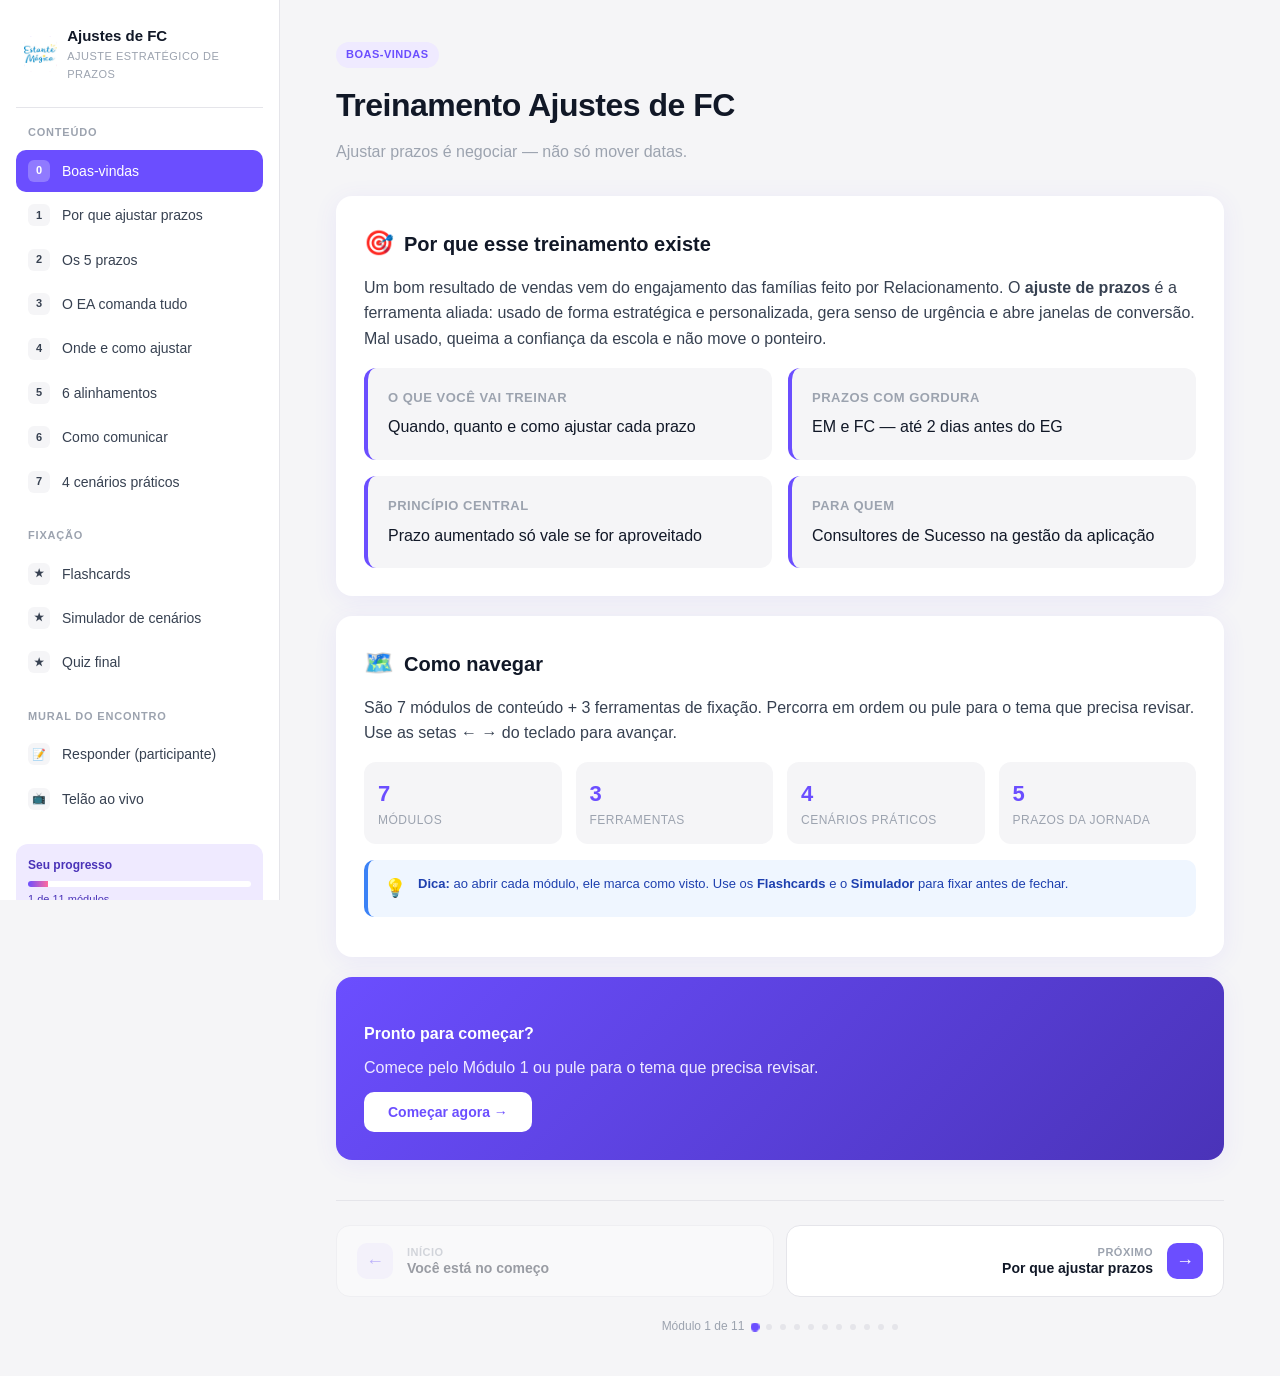
==== index.html @ 4d96bc9a "Add página de conteúdo do treinamento Ajustes de FC (index.html) - Landing page do site com 7 módulo" ====
<!DOCTYPE html>
<html lang="pt-BR">
<head>
<meta charset="UTF-8">
<meta name="viewport" content="width=device-width, initial-scale=1.0">
<title>Treinamento Ajustes de FC | Estante Mágica</title>
<style>

:root{
  --roxo:#6B4EFF;
  --roxo-claro:#EFEAFF;
  --roxo-escuro:#4A33B8;
  --amarelo:#FFD54A;
  --rosa:#FF6B9D;
  --verde:#22C55E;
  --vermelho:#EF4444;
  --laranja:#F59E0B;
  --cinza-100:#F5F5F7;
  --cinza-200:#E5E5EA;
  --cinza-400:#9CA3AF;
  --cinza-700:#374151;
  --cinza-900:#111827;
  --branco:#FFFFFF;
  --sombra:0 4px 24px rgba(107,78,255,0.08);
  --sombra-hover:0 8px 32px rgba(107,78,255,0.16);
  --radius:16px;
}
*{box-sizing:border-box;margin:0;padding:0}
html{scroll-behavior:smooth}
body{
  font-family:-apple-system,BlinkMacSystemFont,"Segoe UI",Roboto,sans-serif;
  background:var(--cinza-100);
  color:var(--cinza-900);
  line-height:1.6;
  min-height:100vh;
}
.layout{display:grid;grid-template-columns:280px 1fr;min-height:100vh}

/* SIDEBAR */
.sidebar{
  background:var(--branco);
  border-right:1px solid var(--cinza-200);
  padding:24px 16px;
  position:sticky;top:0;height:100vh;overflow-y:auto;
}
.logo{display:flex;align-items:center;gap:10px;padding:0 8px 24px;border-bottom:1px solid var(--cinza-200);margin-bottom:16px}
.logo-icon{width:36px;height:36px;border-radius:10px;background:linear-gradient(135deg,var(--roxo),var(--rosa));display:flex;align-items:center;justify-content:center;color:white;font-weight:700}
.logo h2{font-size:15px;color:var(--cinza-900)}
.logo p{font-size:11px;color:var(--cinza-400);text-transform:uppercase;letter-spacing:0.5px}
.nav-section{margin-bottom:24px}
.nav-title{font-size:11px;text-transform:uppercase;letter-spacing:0.8px;color:var(--cinza-400);padding:0 12px;margin-bottom:8px;font-weight:600}
.nav-item{
  display:flex;align-items:center;gap:12px;
  padding:10px 12px;border-radius:10px;
  color:var(--cinza-700);text-decoration:none;font-size:14px;
  cursor:pointer;transition:all .2s;
  margin-bottom:2px;
}
.nav-item:hover{background:var(--roxo-claro);color:var(--roxo)}
.nav-item.active{background:var(--roxo);color:white}
.nav-item .num{
  width:22px;height:22px;border-radius:6px;
  background:var(--cinza-100);
  display:flex;align-items:center;justify-content:center;
  font-size:11px;font-weight:600;
}
.nav-item.active .num{background:rgba(255,255,255,0.25)}
.progress-mini{padding:12px;background:var(--roxo-claro);border-radius:12px;margin-top:16px}
.progress-mini-label{font-size:12px;color:var(--roxo-escuro);font-weight:600;margin-bottom:6px}
.progress-bar{height:6px;background:white;border-radius:99px;overflow:hidden}
.progress-fill{height:100%;background:linear-gradient(90deg,var(--roxo),var(--rosa));width:0;transition:width .4s}
.progress-text{font-size:11px;color:var(--roxo-escuro);margin-top:4px}

/* MAIN */
.main{padding:40px 56px;max-width:1100px}
.module{display:none;animation:fadeIn .3s}
.module.active{display:block}
@keyframes fadeIn{from{opacity:0;transform:translateY(8px)}to{opacity:1;transform:translateY(0)}}

.module-header{margin-bottom:32px}
.module-tag{
  display:inline-block;padding:4px 10px;
  background:var(--roxo-claro);color:var(--roxo);
  font-size:11px;font-weight:600;text-transform:uppercase;
  letter-spacing:0.5px;border-radius:99px;margin-bottom:12px;
}
.module h1{font-size:32px;font-weight:700;letter-spacing:-0.5px;margin-bottom:8px}
.module-subtitle{font-size:16px;color:var(--cinza-400)}

.card{
  background:var(--branco);
  border-radius:var(--radius);
  padding:28px;
  box-shadow:var(--sombra);
  margin-bottom:20px;
}
.card h2{font-size:20px;margin-bottom:12px;display:flex;align-items:center;gap:10px}
.card h3{font-size:16px;margin:16px 0 8px;color:var(--cinza-700)}
.card p{color:var(--cinza-700);margin-bottom:12px}
.card .icon{font-size:24px}

.info-grid{display:grid;grid-template-columns:repeat(2,1fr);gap:16px;margin-top:16px}
.info-box{
  padding:20px;border-radius:12px;
  background:var(--cinza-100);
  border-left:4px solid var(--roxo);
}
.info-box h4{font-size:13px;text-transform:uppercase;letter-spacing:0.5px;color:var(--cinza-400);margin-bottom:6px}
.info-box p{margin:0;color:var(--cinza-900);font-weight:500}

.pill{display:inline-block;padding:4px 12px;border-radius:99px;font-size:12px;font-weight:600}
.pill-verde{background:#DCFCE7;color:#166534}
.pill-amarelo{background:#FEF3C7;color:#92400E}
.pill-vermelho{background:#FEE2E2;color:#991B1B}
.pill-roxo{background:var(--roxo-claro);color:var(--roxo-escuro)}

/* CHECKLIST */
.check-block{margin-bottom:24px}
.check-block-title{font-weight:600;font-size:15px;margin-bottom:10px;color:var(--cinza-900);display:flex;align-items:center;gap:8px}
.check-item{
  display:flex;align-items:flex-start;gap:12px;
  padding:10px 14px;border-radius:10px;
  margin-bottom:6px;cursor:pointer;
  transition:background .15s;
}
.check-item:hover{background:var(--cinza-100)}
.check-item input[type=checkbox]{
  appearance:none;-webkit-appearance:none;
  width:20px;height:20px;border:2px solid var(--cinza-200);
  border-radius:6px;cursor:pointer;flex-shrink:0;
  position:relative;margin-top:1px;transition:all .15s;
}
.check-item input[type=checkbox]:checked{background:var(--roxo);border-color:var(--roxo)}
.check-item input[type=checkbox]:checked::after{
  content:"✓";color:white;font-size:13px;font-weight:700;
  position:absolute;top:50%;left:50%;transform:translate(-50%,-50%);
}
.check-item input[type=checkbox]:checked ~ .check-label{text-decoration:line-through;color:var(--cinza-400)}
.check-label{font-size:14px;color:var(--cinza-700);flex:1}

/* TIMELINE / CADENCIA */
.timeline{display:flex;flex-direction:column;gap:0;margin:24px 0}
.timeline-day{
  display:grid;grid-template-columns:120px 1fr;gap:24px;
  padding:20px 0;border-bottom:1px solid var(--cinza-200);
  position:relative;
}
.timeline-day:last-child{border-bottom:none}
.timeline-marker{display:flex;flex-direction:column;align-items:center;gap:8px}
.day-badge{
  width:80px;padding:12px 0;border-radius:12px;
  background:var(--roxo);color:white;
  text-align:center;font-weight:700;
}
.day-badge.urgent{background:linear-gradient(135deg,var(--vermelho),var(--rosa))}
.day-badge.warning{background:linear-gradient(135deg,var(--laranja),var(--amarelo));color:var(--cinza-900)}
.day-badge.go{background:linear-gradient(135deg,var(--verde),#10B981)}
.day-badge .big{font-size:24px;line-height:1;display:block}
.day-badge .small{font-size:10px;text-transform:uppercase;letter-spacing:0.5px;opacity:0.9}
.day-content h4{font-size:16px;margin-bottom:8px}
.day-actions{display:flex;flex-direction:column;gap:6px;margin-top:8px}
.action-line{
  display:flex;align-items:flex-start;gap:8px;
  font-size:13px;color:var(--cinza-700);
}
.action-line::before{content:"→";color:var(--roxo);font-weight:700}
.day-tag{display:inline-block;font-size:11px;padding:2px 8px;border-radius:99px;background:var(--roxo-claro);color:var(--roxo-escuro);margin-left:8px;font-weight:600}

/* TABS */
.tabs{display:flex;gap:4px;background:var(--cinza-100);padding:4px;border-radius:12px;margin-bottom:20px;flex-wrap:wrap}
.tab{
  padding:10px 16px;border-radius:8px;cursor:pointer;
  font-size:13px;font-weight:600;color:var(--cinza-400);
  transition:all .15s;border:none;background:transparent;flex:1;text-align:center;min-width:120px;
}
.tab:hover{color:var(--roxo)}
.tab.active{background:white;color:var(--roxo);box-shadow:0 2px 6px rgba(0,0,0,0.04)}
.tab-content{display:none}
.tab-content.active{display:block}

/* DISCURSO BOX */
.speech-box{
  background:linear-gradient(135deg,#FAFAFF,#F5F0FF);
  border:1px solid var(--roxo-claro);
  border-radius:12px;padding:20px;margin:12px 0;
  position:relative;
}
.speech-box::before{
  content:"💬";position:absolute;top:-12px;left:20px;
  background:white;padding:4px 8px;border-radius:99px;
  font-size:16px;border:1px solid var(--roxo-claro);
}
.speech-box p{margin-bottom:10px;color:var(--cinza-900);line-height:1.7}
.speech-box em{background:var(--amarelo);padding:1px 5px;border-radius:4px;font-style:normal;font-weight:600}

.alert{
  display:flex;gap:12px;padding:14px 16px;border-radius:10px;
  font-size:13px;margin:12px 0;align-items:flex-start;
}
.alert-warning{background:#FFFBEB;border-left:4px solid var(--amarelo);color:#92400E}
.alert-info{background:#EFF6FF;border-left:4px solid #3B82F6;color:#1E40AF}
.alert-danger{background:#FEF2F2;border-left:4px solid var(--vermelho);color:#991B1B}
.alert-success{background:#F0FDF4;border-left:4px solid var(--verde);color:#166534}
.alert .icon{font-size:18px;flex-shrink:0}

/* TEMPLATES (WhatsApp / Email) */
.template-card{
  background:var(--branco);border:1px solid var(--cinza-200);
  border-radius:12px;padding:20px;margin-bottom:16px;
  transition:box-shadow .2s;
}
.template-card:hover{box-shadow:var(--sombra)}
.template-header{display:flex;justify-content:space-between;align-items:flex-start;gap:12px;margin-bottom:12px;flex-wrap:wrap}
.template-name{font-weight:700;font-size:14px}
.template-code{font-family:"SF Mono",Monaco,monospace;font-size:11px;color:var(--cinza-400);background:var(--cinza-100);padding:2px 8px;border-radius:6px;display:inline-block;margin-top:4px}
.template-body{
  background:#F5F5F7;border-radius:10px;padding:14px;
  font-size:13px;color:var(--cinza-900);white-space:pre-wrap;
  font-family:-apple-system,sans-serif;line-height:1.6;
  max-height:200px;overflow-y:auto;
  border-left:3px solid #25D366;
}
.template-body.email{border-left-color:#3B82F6}
.template-actions{display:flex;gap:8px;margin-top:12px}
.btn{
  padding:8px 14px;border-radius:8px;border:none;
  font-size:12px;font-weight:600;cursor:pointer;
  display:inline-flex;align-items:center;gap:6px;
  transition:all .15s;
}
.btn-primary{background:var(--roxo);color:white}
.btn-primary:hover{background:var(--roxo-escuro)}
.btn-ghost{background:var(--cinza-100);color:var(--cinza-700)}
.btn-ghost:hover{background:var(--cinza-200)}
.btn.copied{background:var(--verde);color:white}

/* QUIZ */
.quiz-q{margin-bottom:20px;padding:20px;background:var(--cinza-100);border-radius:12px}
.quiz-q-title{font-weight:600;margin-bottom:12px;font-size:15px}
.quiz-q-num{display:inline-block;background:var(--roxo);color:white;padding:2px 8px;border-radius:6px;font-size:12px;margin-right:8px}
.quiz-opt{
  display:flex;align-items:center;gap:10px;
  padding:12px 14px;background:white;
  border:2px solid transparent;border-radius:10px;
  cursor:pointer;margin-bottom:6px;
  transition:all .15s;font-size:14px;
}
.quiz-opt:hover{border-color:var(--roxo-claro)}
.quiz-opt.selected{border-color:var(--roxo);background:var(--roxo-claro)}
.quiz-opt.correct{border-color:var(--verde);background:#F0FDF4}
.quiz-opt.wrong{border-color:var(--vermelho);background:#FEF2F2}
.quiz-feedback{padding:12px;border-radius:10px;font-size:13px;margin-top:10px;display:none}
.quiz-feedback.show{display:block}
.quiz-feedback.correct{background:#F0FDF4;color:#166534}
.quiz-feedback.wrong{background:#FEF2F2;color:#991B1B}

/* SCENARIO SIMULATOR */
.scenario{padding:24px;background:linear-gradient(135deg,#FFF,var(--roxo-claro));border-radius:16px;border:1px solid var(--roxo-claro)}
.scenario-context{font-size:15px;line-height:1.7;margin-bottom:20px;padding:16px;background:white;border-radius:10px;border-left:4px solid var(--rosa)}
.scenario-choice{
  display:block;width:100%;text-align:left;
  padding:14px 16px;background:white;border:2px solid var(--cinza-200);
  border-radius:10px;margin-bottom:8px;cursor:pointer;
  font-size:14px;color:var(--cinza-900);
  transition:all .15s;
}
.scenario-choice:hover{border-color:var(--roxo);transform:translateX(4px)}
.scenario-result{margin-top:16px;padding:16px;border-radius:10px;display:none}
.scenario-result.show{display:block;animation:fadeIn .3s}

/* FLASHCARDS */
.flashcards{display:grid;grid-template-columns:repeat(auto-fill,minmax(240px,1fr));gap:16px;margin-top:16px}
.flashcard{
  background:linear-gradient(135deg,var(--roxo),var(--roxo-escuro));
  color:white;border-radius:14px;padding:20px;
  min-height:160px;cursor:pointer;
  display:flex;flex-direction:column;justify-content:space-between;
  transition:transform .25s,box-shadow .25s;
  position:relative;overflow:hidden;
}
.flashcard:hover{transform:translateY(-4px);box-shadow:var(--sombra-hover)}
.flashcard.flipped{background:linear-gradient(135deg,var(--rosa),var(--laranja))}
.flashcard-side{display:block}
.flashcard.flipped .flashcard-front{display:none}
.flashcard:not(.flipped) .flashcard-back{display:none}
.flashcard-front{font-size:16px;font-weight:600;line-height:1.4}
.flashcard-back{font-size:13px;line-height:1.5}
.flashcard-tag{font-size:10px;text-transform:uppercase;letter-spacing:1px;opacity:0.7;margin-bottom:8px;font-weight:700}
.flashcard-hint{font-size:11px;opacity:0.7;margin-top:auto}

/* CALL TO COMPLETE */
.cta-complete{
  background:linear-gradient(135deg,var(--roxo),var(--rosa));
  color:white;padding:32px;border-radius:16px;text-align:center;
  margin-top:24px;
}
.cta-complete h3{font-size:22px;margin-bottom:8px}
.cta-complete p{color:rgba(255,255,255,0.9);margin-bottom:16px}
.btn-white{background:white;color:var(--roxo);padding:12px 24px;font-size:14px;border:none;border-radius:10px;font-weight:700;cursor:pointer}

.stat-row{display:grid;grid-template-columns:repeat(auto-fit,minmax(150px,1fr));gap:14px;margin:16px 0}
.stat{background:var(--cinza-100);padding:14px;border-radius:12px}
.stat-num{font-size:22px;font-weight:700;color:var(--roxo)}
.stat-label{font-size:12px;color:var(--cinza-400);text-transform:uppercase;letter-spacing:0.5px}

/* FOOTER NAV */
.module-footer{
  display:grid;grid-template-columns:1fr 1fr;gap:12px;
  margin-top:40px;padding-top:24px;border-top:1px solid var(--cinza-200);
}
.nav-btn{
  display:flex;align-items:center;gap:14px;padding:16px 20px;
  background:var(--branco);border:1px solid var(--cinza-200);
  border-radius:14px;cursor:pointer;text-align:left;
  transition:all .2s;font-family:inherit;color:var(--cinza-900);
  min-height:72px;
}
.nav-btn:hover:not(:disabled){border-color:var(--roxo);box-shadow:var(--sombra);transform:translateY(-2px)}
.nav-btn:disabled{opacity:0.4;cursor:not-allowed}
.nav-btn-arrow{
  width:36px;height:36px;border-radius:10px;
  background:var(--roxo-claro);color:var(--roxo);
  display:flex;align-items:center;justify-content:center;
  font-size:18px;font-weight:700;flex-shrink:0;
}
.nav-btn-next{justify-content:flex-end;text-align:right}
.nav-btn-next .nav-btn-arrow{background:var(--roxo);color:white;order:2}
.nav-btn-info{flex:1;display:flex;flex-direction:column;gap:2px;overflow:hidden}
.nav-btn-label{font-size:11px;text-transform:uppercase;letter-spacing:0.5px;color:var(--cinza-400);font-weight:600}
.nav-btn-title{font-size:14px;font-weight:600;color:var(--cinza-900);overflow:hidden;text-overflow:ellipsis;white-space:nowrap}
.module-progress-pill{
  display:flex;justify-content:center;align-items:center;gap:8px;
  margin-top:20px;color:var(--cinza-400);font-size:12px;
}
.module-progress-pill .dot{width:6px;height:6px;border-radius:50%;background:var(--cinza-200);transition:all .2s}
.module-progress-pill .dot.active{background:var(--roxo);transform:scale(1.5)}
.module-progress-pill .dot.done{background:var(--roxo-claro)}

@media (max-width:600px){
  .module-footer{grid-template-columns:1fr}
}

/* RESPONSIVE */
@media (max-width:900px){
  .layout{grid-template-columns:1fr}
  .sidebar{position:relative;height:auto;width:100%}
  .main{padding:24px}
  .info-grid{grid-template-columns:1fr}
  .timeline-day{grid-template-columns:1fr;gap:8px}
}

</style>
</head>
<body>
<div class="layout">
  <aside class="sidebar">
    <div class="logo">
      <div class="logo-icon"><img src="logo_EM.png" alt="EM" style="width:100%;height:100%;object-fit:contain;border-radius:8px;background:#fff" onerror="this.replaceWith(document.createTextNode('📚'))"></div>
      <div>
        <h2>Ajustes de FC</h2>
        <p>Ajuste estratégico de prazos</p>
      </div>
    </div>
    <nav>
      <div class="nav-section">
      <div class="nav-title">Conteúdo</div>
      <div class="nav-item active" data-target="m-intro"><span class="num">0</span> Boas-vindas</div>
      <div class="nav-item" data-target="m-1"><span class="num">1</span> Por que ajustar prazos</div>
      <div class="nav-item" data-target="m-2"><span class="num">2</span> Os 5 prazos</div>
      <div class="nav-item" data-target="m-3"><span class="num">3</span> O EA comanda tudo</div>
      <div class="nav-item" data-target="m-4"><span class="num">4</span> Onde e como ajustar</div>
      <div class="nav-item" data-target="m-5"><span class="num">5</span> 6 alinhamentos</div>
      <div class="nav-item" data-target="m-6"><span class="num">6</span> Como comunicar</div>
      <div class="nav-item" data-target="m-7"><span class="num">7</span> 4 cenários práticos</div>
      </div>
      <div class="nav-section">
      <div class="nav-title">Fixação</div>
      <div class="nav-item" data-target="m-flash"><span class="num">★</span> Flashcards</div>
      <div class="nav-item" data-target="m-sim"><span class="num">★</span> Simulador de cenários</div>
      <div class="nav-item" data-target="m-quiz"><span class="num">★</span> Quiz final</div>
      </div>
      <div class="nav-section">
      <div class="nav-title">Mural do encontro</div>
      <a class="nav-item" href="participante.html"><span class="num">📝</span> Responder (participante)</a>
      <a class="nav-item" href="telao.html"><span class="num">📺</span> Telão ao vivo</a>
      </div>
    </nav>
    <div class="progress-mini">
      <div class="progress-mini-label">Seu progresso</div>
      <div class="progress-bar"><div class="progress-fill" id="prog"></div></div>
      <div class="progress-text" id="progText">0 de 11 módulos</div>
    </div>
  </aside>
  <main class="main" id="main">

<section class="module active" id="m-intro">
  <div class="module-header">
    <span class="module-tag">Boas-vindas</span>
    <h1>Treinamento Ajustes de FC</h1>
    <p class="module-subtitle">Ajustar prazos é negociar — não só mover datas.</p>
  </div>
  <div class="card">
    <h2><span class="icon">🎯</span> Por que esse treinamento existe</h2>
    <p>Um bom resultado de vendas vem do engajamento das famílias feito por Relacionamento. O <strong>ajuste de prazos</strong> é a ferramenta aliada: usado de forma estratégica e personalizada, gera senso de urgência e abre janelas de conversão. Mal usado, queima a confiança da escola e não move o ponteiro.</p>
    <div class="info-grid">
      <div class="info-box"><h4>O que você vai treinar</h4><p>Quando, quanto e como ajustar cada prazo</p></div>
      <div class="info-box"><h4>Prazos com gordura</h4><p>EM e FC — até 2 dias antes do EG</p></div>
      <div class="info-box"><h4>Princípio central</h4><p>Prazo aumentado só vale se for aproveitado</p></div>
      <div class="info-box"><h4>Para quem</h4><p>Consultores de Sucesso na gestão da aplicação</p></div>
    </div>
  </div>
  <div class="card">
    <h2><span class="icon">🗺️</span> Como navegar</h2>
    <p>São 7 módulos de conteúdo + 3 ferramentas de fixação. Percorra em ordem ou pule para o tema que precisa revisar. Use as setas ← → do teclado para avançar.</p>
    <div class="stat-row">
      <div class="stat"><div class="stat-num">7</div><div class="stat-label">Módulos</div></div>
      <div class="stat"><div class="stat-num">3</div><div class="stat-label">Ferramentas</div></div>
      <div class="stat"><div class="stat-num">4</div><div class="stat-label">Cenários práticos</div></div>
      <div class="stat"><div class="stat-num">5</div><div class="stat-label">Prazos da jornada</div></div>
    </div>
    <div class="alert alert-info"><span class="icon">💡</span><div><strong>Dica:</strong> ao abrir cada módulo, ele marca como visto. Use os <strong>Flashcards</strong> e o <strong>Simulador</strong> para fixar antes de fechar.</div></div>
  </div>
  <div class="card" style="background:linear-gradient(135deg,var(--roxo),var(--roxo-escuro));color:white">
    <h3 style="color:white">Pronto para começar?</h3>
    <p style="color:#EFEAFF">Comece pelo Módulo 1 ou pule para o tema que precisa revisar.</p>
    <button class="btn-white" onclick="goTo('m-1')">Começar agora →</button>
  </div>
</section>

<section class="module" id="m-1">
  <div class="module-header">
    <span class="module-tag">Módulo 1</span>
    <h1>Por que ajustar prazos</h1>
    <p class="module-subtitle">A lógica estratégica por trás de cada extensão.</p>
  </div>
  <div class="card">
    <h2><span class="icon">⚙️</span> O ajuste é uma alavanca, não um favor</h2>
    <p>Respeitando o limite do EG, os prazos podem ser ajustados mais de uma vez, com autonomia do consultor, direto na Rachel. O ideal é que a escola esteja de acordo — mas dá para aumentar mesmo sem efetividade, deixando aviso em todos os canais.</p>
    <h3>O que justifica um aumento de prazo? <span class="pill pill-roxo">Tudo</span></h3>
    <p>Cenários negativos <em>e</em> positivos. O aumento ajuda a finalizar envio de materiais, engajar quem deixou a compra para a última hora, rodar uma nova campanha numa escola que está comprando bem, ou ganhar tempo para confirmar dados até o EG.</p>
    <div class="alert alert-warning"><span class="icon">⚠️</span><div><strong>A regra de ouro:</strong> um prazo aumentado precisa ser <strong>aproveitado</strong>. De nada adianta deixar uma data aberta sem avisar as famílias ou sem combinar com a escola o que fazer com o tempo extra.</div></div>
  </div>
  <div class="card">
    <h2><span class="icon">📣</span> Ajustou? Comunique</h2>
    <p>Sempre que ajustar um prazo, avise a escola sobre a nova data e deixe um recadinho pronto para facilitar a comunicação em cima da hora. O ajuste sem comunicação é tempo desperdiçado.</p>
  </div>
</section>

<section class="module" id="m-2">
  <div class="module-header">
    <span class="module-tag">Módulo 2</span>
    <h1>Os 5 prazos da jornada</h1>
    <p class="module-subtitle">Quem define, para que serve e quais têm gordura para ajuste.</p>
  </div>
  <div class="card">
    <h2><span class="icon">📅</span> Mapa dos prazos</h2>
    <p>Quatro são automáticos na plataforma (Logística Supply). Dois têm <strong>gordura</strong> — esticam até 2 dias antes do EG. Esse é o seu campo de jogo.</p>

    <div class="check-block"><div class="check-block-title">Início da criação das histórias <span class="pill pill-vermelho">Sem gordura</span></div>
    <p>Define: <strong>escola</strong>. Sinaliza quando a escola vai começar a aplicação em sala. Atraso aqui acende alerta de engajamento e retenção, e ajuda a avaliar o tempo viável até o EG.</p></div>

    <div class="check-block"><div class="check-block-title">EA / DA — Evento de Autógrafos <span class="pill pill-vermelho">Sem gordura</span></div>
    <p>Define: <strong>escola</strong>. Data-âncora: dela saem os outros 3 prazos. Indispensável para Relacionamento, Supply e o cronograma da escola. Livros chegam até 5 dias antes do EA.</p></div>

    <div class="check-block"><div class="check-block-title">EM — Data limite para envio de materiais <span class="pill pill-amarelo">Tem gordura</span></div>
    <p>Auto · Supply. Último dia para enviar/editar histórias e ilustrações. Precisa ser ≥ dia atual para a escola conseguir enviar. <strong>Pode ser aumentado até 2 dias antes do EG.</strong></p></div>

    <div class="check-block"><div class="check-block-title">FC — Data limite de compras <span class="pill pill-amarelo">Tem gordura</span></div>
    <p>Auto · Supply. Último dia para famílias/escola comprarem livros e kits. Precisa ser ≥ dia atual para novas compras antes do EA. <strong>Pode ser aumentado até 2 dias antes do EG.</strong></p></div>

    <div class="check-block"><div class="check-block-title">EG — Data do envio para gráfica <span class="pill pill-roxo">Interno</span></div>
    <p>Auto · Supply. <strong>Prazo interno — nunca compartilhamos com a escola.</strong> É a data do "OK para produção" na Rachel. Trava novas compras e edições. Edições pós-EG só com a liderança.</p></div>

    <div class="alert alert-info"><span class="icon">🧈</span><div><strong>A gordura mora entre o FC/EM e o EG.</strong> Toda extensão sai desse intervalo — por isso usamos com intenção, nunca de uma vez só.</div></div>
  </div>
</section>

<section class="module" id="m-3">
  <div class="module-header">
    <span class="module-tag">Módulo 3</span>
    <h1>O EA comanda tudo</h1>
    <p class="module-subtitle">Quatro regras do Evento de Autógrafos que não se esquece.</p>
  </div>
  <div class="card">
    <h2><span class="icon">⭐</span> Pontos importantes sobre o EA</h2>
    <div class="info-grid">
      <div class="info-box"><h4>1 · Janela</h4><p>Pode ser definido até 31/12 do ano da jornada.</p></div>
      <div class="info-box"><h4>2 · Antecipar x adiar</h4><p>Ninguém antecipa sozinho — exige acionar o Supply. Adiar, a escola pode (até antes do EG).</p></div>
      <div class="info-box"><h4>3 · Entrega</h4><p>É a referência de entrega: livros chegam até 5 dias antes do EA.</p></div>
      <div class="info-box"><h4>4 · Efeito cascata</h4><p>Mexeu no EA? Revise e formalize todos os outros prazos com a escola. Sempre.</p></div>
    </div>
    <div class="alert alert-danger"><span class="icon">🔗</span><div>Qualquer ajuste no EA torna <strong>obrigatório</strong> revisar os demais prazos. Não dá para mover a âncora e deixar o resto à deriva.</div></div>
  </div>
</section>

<section class="module" id="m-4">
  <div class="module-header">
    <span class="module-tag">Módulo 4</span>
    <h1>Onde e como ajustar</h1>
    <p class="module-subtitle">O caminho na plataforma e a regra dos pequenos blocos.</p>
  </div>
  <div class="card">
    <h2><span class="icon">🛠️</span> Onde administrar as datas</h2>
    <p>A escola adia o evento direto no menu <strong>Prazos</strong> da escola (até antes do EG). Pela equipe interna, o ajuste é na <strong>One Page</strong>:</p>
    <div class="timeline">
      <div class="timeline-day"><div class="timeline-marker"><div class="day-badge"><span class="big">1</span><span class="small">One Page</span></div></div><div class="day-content"><div class="day-actions"><p>No quadro <strong>ESCOLA</strong>, clique no ícone de calendário <em>"Definir prazos de projetos"</em>.</p></div></div></div>
      <div class="timeline-day"><div class="timeline-marker"><div class="day-badge"><span class="big">2</span><span class="small">Simular</span></div></div><div class="day-content"><div class="day-actions"><p>Na página que abre, edite e simule as novas datas.</p></div></div></div>
      <div class="timeline-day"><div class="timeline-marker"><div class="day-badge go"><span class="big">3</span><span class="small">Salvar</span></div></div><div class="day-content"><div class="day-actions"><p>Clique em <strong>Salvar informações</strong>. Pronto.</p></div></div></div>
    </div>
  </div>
  <div class="card">
    <h2><span class="icon">🧱</span> Ajuste em pequenos blocos</h2>
    <p>Alargar o prazo completo de uma vez <strong>não gera senso de urgência</strong> nem compromisso. Negocie em blocos curtos, lembrando que a escola precisa de algumas horas para se organizar e comunicar a extensão.</p>
    <div class="alert alert-success"><span class="icon">✅</span><div>Pequenos blocos + comunicação a cada passo = a escola usa o tempo de verdade.</div></div>
  </div>
</section>

<section class="module" id="m-5">
  <div class="module-header">
    <span class="module-tag">Módulo 5</span>
    <h1>Os 6 alinhamentos do ajuste</h1>
    <p class="module-subtitle">Os princípios que orientam toda decisão de prazo.</p>
  </div>
  <div class="card">
    <div class="check-block"><div class="check-block-title">1 · Compre a briga da escola</div><p>Imprevistos acontecem. Busque a solução com mínimo impacto no EA — mas dê transparência sobre riscos de produção e entrega.</p></div>
    <div class="check-block"><div class="check-block-title">2 · EM pelo menos 1 semana antes do FC</div><p>Empilhar materiais + compras + confirmações sobrecarrega a gestora e derruba o resultado. Isole os momentos.</p></div>
    <div class="check-block"><div class="check-block-title">3 · Prazo apertado = produção emergencial</div><p>Menos tempo de gráfica e transporte gera custo. Ajustamos a favor da escola até o limite que não comprometa entrega nem estoure o custo logístico.</p></div>
    <div class="check-block"><div class="check-block-title">4 · Negocie em pequenos blocos</div><p>Alargar tudo de uma vez não cria urgência. Blocos curtos, com tempo para a escola se organizar.</p></div>
    <div class="check-block"><div class="check-block-title">5 · Produção só no dia do EG</div><p>Mesmo com tudo pronto. Antecipar não acelera entrega — a logística é desenhada para o EG, e a gordura protege contra imprevistos de última hora.</p></div>
    <div class="check-block"><div class="check-block-title">6 · Não tenha medo do ajuste</div><p>95% das escolas o veem como um presente. Comunique sempre, com recadinho pronto, em todos os canais.</p></div>
  </div>
</section>

<section class="module" id="m-6">
  <div class="module-header">
    <span class="module-tag">Módulo 6</span>
    <h1>Como comunicar o ajuste</h1>
    <p class="module-subtitle">O tom certo transforma uma extensão em boa notícia.</p>
  </div>
  <div class="card">
    <h2><span class="icon">🙂</span> Nos resultados ruins</h2>
    <div class="speech-box"><p>"Márcia, vi que nosso último recadinho sobre compras não surtiu tanto efeito. Vejo de pertinho o seu empenho e separei boas notícias: consegui mais <em>X dias</em> de compras com o time logístico e preparei uma trilha de comunicação para uma última campanha!"</p></div>
    <div class="speech-box"><p>"Márcia, você acha que mais tempo te ajudaria na finalização dos materiais? Me adiantei e já conversei com o time logístico. Temos mais <em>X dias</em> para você finalizar o envio com calma e depois focamos só nas compras pendentes!"</p></div>
  </div>
  <div class="card">
    <h2><span class="icon">🎉</span> Nos resultados positivos</h2>
    <div class="speech-box"><p>"Márcia, que trabalho lindo vocês estão fazendo! Faltam só 2 crianças sem o livro para o evento. Falei com o time logístico que não poderíamos deixar essas 2 de fora e consegui mais <em>X dias</em>! Como te ajudo a falar com as famílias?"</p></div>
    <div class="speech-box"><p>"Márcia, essa noite de autógrafos vai ser um espetáculo! Acho que vovós, vovôs e outros familiares não vão querer perder esse dia. Consegui mais <em>X dias</em> para uma comunicação voltada para eles. O que acha?"</p></div>
  </div>
</section>

<section class="module" id="m-7">
  <div class="module-header">
    <span class="module-tag">Módulo 7</span>
    <h1>4 cenários práticos</h1>
    <p class="module-subtitle">Diagnóstico e movimento para as situações mais comuns.</p>
  </div>
  <div class="card">
    <h2><span class="icon">1️⃣</span> Materiais completos, compras muito baixas — 1 semana do FC</h2>
    <p><strong>Diagnóstico:</strong> falta engajamento de compra, não tempo.</p>
    <div class="alert alert-success"><span class="icon">🎯</span><div><strong>Movimento:</strong> plano de engajamento de 5 dias com a gestora — comunicados diários, relatório de alunos sem compra, acompanhar a curva. Faltando 2 dias, avaliar +2/+3 dias após o FC original.</div></div>
  </div>
  <div class="card">
    <h2><span class="icon">2️⃣</span> Último dia de material; finalizou, compras &lt;50% — 25 dias do EG</h2>
    <p><strong>Diagnóstico:</strong> há bastante gordura. Isolar "enviar material" de "engajar compra".</p>
    <div class="alert alert-success"><span class="icon">🎯</span><div><strong>Movimento:</strong> avaliar +4 dias para envio de material e distanciar o FC em ~1 semana do novo EM. Guardar o resto da gordura como carta na manga se as compras estagnarem.</div></div>
  </div>
  <div class="card">
    <h2><span class="icon">3️⃣</span> Materiais e compras prontos, dados fiscais não confirmados — EG em 5 dias</h2>
    <p><strong>Diagnóstico:</strong> pendência sem impacto logístico — pura confirmação.</p>
    <div class="alert alert-success"><span class="icon">🎯</span><div><strong>Movimento:</strong> estender o EG dentro da gordura, <strong>1 dia por vez</strong>, gerando urgência e acionando todos os canais até conseguir os dados.</div></div>
  </div>
  <div class="card">
    <h2><span class="icon">4️⃣</span> 10 dias do EG; engajou do zero e o último dia de FC acumulou pedidos</h2>
    <p><strong>Diagnóstico:</strong> curva positiva — momento de surfar, não de parar.</p>
    <div class="alert alert-success"><span class="icon">🎯</span><div><strong>Movimento:</strong> dar visibilidade à gestora sobre o salto, avaliar o que moveu o ponteiro, esticar +3/4 dias e ficar próximo para nova comunicação pós-extensão.</div></div>
  </div>
</section>

<section class="module" id="m-flash">
  <div class="module-header"><span class="module-tag">Fixação</span><h1>Flashcards</h1><p class="module-subtitle">Clique em cada card para virar e revelar a resposta.</p></div>
  <div class="card"><h2><span class="icon">🧠</span> Conceitos-chave dos Ajustes de FC</h2><p>Vire o card e teste seu conhecimento.</p>
  <div class="flashcards"><div class="flashcard" onclick="this.classList.toggle('flipped')">
  <div class="flashcard-side flashcard-front"><div class="flashcard-tag">Pergunta</div><div>Quais prazos têm gordura para ajuste?</div><div class="flashcard-hint">Clique para ver →</div></div>
  <div class="flashcard-side flashcard-back"><div class="flashcard-tag">Resposta</div><div>EM (envio de materiais) e FC (compras) — esticáveis até 2 dias antes do EG.</div></div>
</div>
<div class="flashcard" onclick="this.classList.toggle('flipped')">
  <div class="flashcard-side flashcard-front"><div class="flashcard-tag">Pergunta</div><div>Até quando EM e FC podem ser esticados?</div><div class="flashcard-hint">Clique para ver →</div></div>
  <div class="flashcard-side flashcard-back"><div class="flashcard-tag">Resposta</div><div>Até 2 dias antes do EG.</div></div>
</div>
<div class="flashcard" onclick="this.classList.toggle('flipped')">
  <div class="flashcard-side flashcard-front"><div class="flashcard-tag">Pergunta</div><div>O EG pode ser compartilhado com a escola?</div><div class="flashcard-hint">Clique para ver →</div></div>
  <div class="flashcard-side flashcard-back"><div class="flashcard-tag">Resposta</div><div>Não. É prazo interno (envio para gráfica). À escola comunicamos EA, EM e FC.</div></div>
</div>
<div class="flashcard" onclick="this.classList.toggle('flipped')">
  <div class="flashcard-side flashcard-front"><div class="flashcard-tag">Pergunta</div><div>Quem pode antecipar o EA?</div><div class="flashcard-hint">Clique para ver →</div></div>
  <div class="flashcard-side flashcard-back"><div class="flashcard-tag">Resposta</div><div>Ninguém sozinho — exige acionar o Supply. A escola pode adiar (até antes do EG).</div></div>
</div>
<div class="flashcard" onclick="this.classList.toggle('flipped')">
  <div class="flashcard-side flashcard-front"><div class="flashcard-tag">Pergunta</div><div>Quando os livros vão para produção?</div><div class="flashcard-hint">Clique para ver →</div></div>
  <div class="flashcard-side flashcard-back"><div class="flashcard-tag">Resposta</div><div>Só no dia do EG, mesmo com tudo pronto. Antecipar não acelera a entrega.</div></div>
</div>
<div class="flashcard" onclick="this.classList.toggle('flipped')">
  <div class="flashcard-side flashcard-front"><div class="flashcard-tag">Pergunta</div><div>Por que ajustar em pequenos blocos?</div><div class="flashcard-hint">Clique para ver →</div></div>
  <div class="flashcard-side flashcard-back"><div class="flashcard-tag">Resposta</div><div>Alargar tudo de uma vez não gera senso de urgência nem compromisso.</div></div>
</div>
<div class="flashcard" onclick="this.classList.toggle('flipped')">
  <div class="flashcard-side flashcard-front"><div class="flashcard-tag">Pergunta</div><div>Mexeu no EA — e agora?</div><div class="flashcard-hint">Clique para ver →</div></div>
  <div class="flashcard-side flashcard-back"><div class="flashcard-tag">Resposta</div><div>Revise e formalize todos os outros prazos com a escola. Obrigatório.</div></div>
</div>
<div class="flashcard" onclick="this.classList.toggle('flipped')">
  <div class="flashcard-side flashcard-front"><div class="flashcard-tag">Pergunta</div><div>Distância mínima entre EM e FC?</div><div class="flashcard-hint">Clique para ver →</div></div>
  <div class="flashcard-side flashcard-back"><div class="flashcard-tag">Resposta</div><div>Mantenha o EM pelo menos 1 semana antes do FC para não sobrecarregar a gestora.</div></div>
</div></div></div>
</section>

<section class="module" id="m-sim">
  <div class="module-header"><span class="module-tag">Fixação</span><h1>Simulador de cenários</h1><p class="module-subtitle">Pratique decisões reais. Escolha a melhor ação.</p></div>
  <div class="card"><h2><span class="icon">🎮</span> Cenário 1 — compras baixas a 1 semana do FC</h2>
    <div class="scenario">
      <div class="scenario-context"><strong>Contexto:</strong> a escola tem materiais completos, mas as compras estão muito baixas e falta 1 semana para o FC.</div>
      <button class="scenario-choice" onclick="showResult(this,'wrong','Esticar +10 de uma vez mata a urgência e a escola não aproveita o tempo.','r1')">A) Esticar o FC em +10 dias agora e avisar que há tempo de sobra</button>
      <button class="scenario-choice" onclick="showResult(this,'correct','Engajamento primeiro, extensão curta como reforço perto do fim. Pequenos blocos geram urgência.','r1')">B) Plano de engajamento de 5 dias; faltando 2, avaliar +2/+3 dias</button>
      <button class="scenario-choice" onclick="showResult(this,'wrong','Não fazer nada desperdiça a ferramenta. O ajuste existe para isso.','r1')">C) Não mexer — se não compraram, é problema da escola</button>
      <div class="scenario-result" id="r1"></div>
    </div>
  </div>
  <div class="card"><h2><span class="icon">🎮</span> Cenário 2 — dados fiscais pendentes, EG em 5 dias</h2>
    <div class="scenario">
      <div class="scenario-context"><strong>Contexto:</strong> materiais e compras prontos, mas não conseguimos confirmar os dados fiscais. O EG é em 5 dias.</div>
      <button class="scenario-choice" onclick="showResult(this,'correct','Pendência sem impacto logístico: estenda o EG dentro da gordura, 1 dia por vez, com urgência.','r2')">A) Estender o EG dentro da gordura, 1 dia por vez</button>
      <button class="scenario-choice" onclick="showResult(this,'wrong','Gastar toda a gordura de uma vez tira o senso de urgência e some com a margem de segurança.','r2')">B) Esticar o EG até o limite máximo de uma vez</button>
      <button class="scenario-choice" onclick="showResult(this,'wrong','Sem dados fiscais não dá para enviar para produção com segurança.','r2')">C) Enviar para produção assim mesmo</button>
      <div class="scenario-result" id="r2"></div>
    </div>
  </div>
  <div class="card"><h2><span class="icon">🎮</span> Cenário 3 — curva de compras subindo, EG em 10 dias</h2>
    <div class="scenario">
      <div class="scenario-context"><strong>Contexto:</strong> a escola acumulou muitos pedidos no último dia do FC, com a curva subindo. EG em 10 dias.</div>
      <button class="scenario-choice" onclick="showResult(this,'wrong','Parar agora desperdiça uma curva positiva — é hora de dar mais uma janela.','r3')">A) Deixar como está — já tem pedido suficiente</button>
      <button class="scenario-choice" onclick="showResult(this,'correct','Curva positiva é janela: mostre o salto à gestora, +3/4 dias e combine nova comunicação.','r3')">B) Visibilidade à gestora, +3/4 dias de FC e nova comunicação</button>
      <button class="scenario-choice" onclick="showResult(this,'wrong','Esticar até o limite do EG queima toda a gordura sem necessidade.','r3')">C) Esticar até o limite do EG para garantir o máximo</button>
      <div class="scenario-result" id="r3"></div>
    </div>
  </div>
</section>

<section class="module" id="m-quiz">
  <div class="module-header"><span class="module-tag">Fixação</span><h1>Quiz final</h1><p class="module-subtitle">Teste o que aprendeu. Sem pressão — tente quantas vezes quiser.</p></div>
  <div class="card"><h2><span class="icon">📝</span> 8 perguntas</h2><div id="quiz"></div>
  <button class="btn-white" style="background:var(--roxo);color:#fff;margin-top:16px" onclick="checkQuiz()">Conferir respostas</button>
  <p id="quizScore" style="font-weight:700;margin-top:16px;font-size:16px"></p></div>
</section>

  </main>
</div>
<script>

// ========== NAVEGAÇÃO ==========
const navItems = document.querySelectorAll('.nav-item[data-target]');
const modules = document.querySelectorAll('.module');
const visited = new Set();
const TOTAL = navItems.length;

// Lista ordenada [{id, label}] a partir do menu lateral
const ORDER = Array.from(navItems).map(n=>({
  id: n.dataset.target,
  label: n.textContent.replace(/^\s*[\d★]+\s*/,'').trim()
}));

function goTo(id){
  modules.forEach(m=>m.classList.remove('active'));
  navItems.forEach(n=>n.classList.remove('active'));
  const target = document.getElementById(id);
  if(target) target.classList.add('active');
  const nav = document.querySelector(`.nav-item[data-target="${id}"]`);
  if(nav) nav.classList.add('active');
  visited.add(id);
  updateProgress();
  updateFooterDots(id);
  window.scrollTo({top:0,behavior:'smooth'});
}
navItems.forEach(n=>n.addEventListener('click',()=>goTo(n.dataset.target)));

function updateProgress(){
  const pct = Math.round((visited.size/TOTAL)*100);
  document.getElementById('prog').style.width = pct + '%';
  document.getElementById('progText').textContent = `${visited.size} de ${TOTAL} módulos`;
}
visited.add('m-intro');
updateProgress();

// ========== INJETAR FOOTER NAV EM CADA MÓDULO ==========
modules.forEach((mod, idx)=>{
  const prev = idx>0 ? ORDER[idx-1] : null;
  const next = idx<ORDER.length-1 ? ORDER[idx+1] : null;
  const footer = document.createElement('div');
  footer.className='module-footer';
  footer.innerHTML = `
    ${prev ? `
      <button class="nav-btn" onclick="goTo('${prev.id}')">
        <div class="nav-btn-arrow">←</div>
        <div class="nav-btn-info">
          <div class="nav-btn-label">Anterior</div>
          <div class="nav-btn-title">${prev.label}</div>
        </div>
      </button>` : `
      <button class="nav-btn" disabled>
        <div class="nav-btn-arrow">←</div>
        <div class="nav-btn-info">
          <div class="nav-btn-label">Início</div>
          <div class="nav-btn-title">Você está no começo</div>
        </div>
      </button>`}
    ${next ? `
      <button class="nav-btn nav-btn-next" onclick="goTo('${next.id}')">
        <div class="nav-btn-info">
          <div class="nav-btn-label">Próximo</div>
          <div class="nav-btn-title">${next.label}</div>
        </div>
        <div class="nav-btn-arrow">→</div>
      </button>` : `
      <button class="nav-btn nav-btn-next" disabled>
        <div class="nav-btn-info">
          <div class="nav-btn-label">Fim</div>
          <div class="nav-btn-title">Treinamento concluído 🎉</div>
        </div>
        <div class="nav-btn-arrow">✓</div>
      </button>`}
  `;
  // Pílula de progresso (pontos)
  const pill = document.createElement('div');
  pill.className='module-progress-pill';
  pill.innerHTML = `<span>Módulo ${idx+1} de ${TOTAL}</span>` +
    ORDER.map((_,i)=>`<span class="dot${i===idx?' active':(i<idx?' done':'')}"></span>`).join('');
  mod.appendChild(footer);
  mod.appendChild(pill);
});

function updateFooterDots(currentId){
  const currentIdx = ORDER.findIndex(o=>o.id===currentId);
  document.querySelectorAll('.module-progress-pill').forEach((pill, modIdx)=>{
    // Só atualiza visual do módulo atual; outros mantêm seu próprio estado
    if(modIdx===currentIdx){
      const dots = pill.querySelectorAll('.dot');
      dots.forEach((d,i)=>{
        d.classList.remove('active','done');
        if(i===currentIdx) d.classList.add('active');
        else if(i<currentIdx) d.classList.add('done');
      });
    }
  });
}

// Atalhos de teclado: ← →
document.addEventListener('keydown',(e)=>{
  if(e.target.tagName==='INPUT'||e.target.tagName==='TEXTAREA') return;
  const current = document.querySelector('.module.active');
  if(!current) return;
  const idx = ORDER.findIndex(o=>o.id===current.id);
  if(e.key==='ArrowRight' && idx<ORDER.length-1) goTo(ORDER[idx+1].id);
  if(e.key==='ArrowLeft' && idx>0) goTo(ORDER[idx-1].id);
});

// ========== TABS ==========
document.querySelectorAll('.tab').forEach(btn=>{
  btn.addEventListener('click',()=>{
    const card = btn.closest('.module');
    card.querySelectorAll('.tab').forEach(t=>t.classList.remove('active'));
    card.querySelectorAll('.tab-content').forEach(c=>c.classList.remove('active'));
    btn.classList.add('active');
    const tc = card.querySelector('#'+btn.dataset.tab);
    if(tc) tc.classList.add('active');
  });
});

// ========== COPY TO CLIPBOARD ==========
function copyText(id, btn){
  const txt = document.getElementById(id).innerText;
  navigator.clipboard.writeText(txt).then(()=>{
    const original = btn.innerHTML;
    btn.innerHTML = '✓ Copiado!';
    btn.classList.add('copied');
    setTimeout(()=>{btn.innerHTML=original;btn.classList.remove('copied')},1800);
  }).catch(()=>{
    // fallback
    const ta=document.createElement('textarea');ta.value=txt;document.body.appendChild(ta);
    ta.select();document.execCommand('copy');document.body.removeChild(ta);
    btn.innerHTML='✓ Copiado!';btn.classList.add('copied');
    setTimeout(()=>{btn.innerHTML='📋 Copiar';btn.classList.remove('copied')},1800);
  });
}

// ========== BUSCA DE TEMPLATES ==========
const search = document.getElementById('searchTpl');
if(search){
  search.addEventListener('input',e=>{
    const q = e.target.value.toLowerCase().trim();
    document.querySelectorAll('#tplList .template-card').forEach(card=>{
      const data = (card.dataset.search||'') + ' ' + card.textContent.toLowerCase();
      card.style.display = data.includes(q) ? '' : 'none';
    });
  });
}

// ========== SIMULADOR DE CENÁRIOS ==========
function showResult(btn, status, msg, resultId){
  const scenario = btn.closest('.scenario');
  const result = resultId ? document.getElementById(resultId) : scenario.querySelector('#r1');
  scenario.querySelectorAll('.scenario-choice').forEach(c=>{c.disabled=true;c.style.opacity=.6});
  btn.style.opacity=1;
  if(status==='correct'){
    btn.style.borderColor='var(--verde)';btn.style.background='#F0FDF4';
    result.style.background='#F0FDF4';result.style.color='#166534';
    result.innerHTML = '<strong>✅ Boa escolha!</strong> ' + msg;
  } else {
    btn.style.borderColor='var(--vermelho)';btn.style.background='#FEF2F2';
    result.style.background='#FEF2F2';result.style.color='#991B1B';
    result.innerHTML = '<strong>❌ Não é o melhor caminho.</strong> ' + msg;
  }
  result.classList.add('show');
}


// ========== QUIZ ==========

const QUIZ = [
  {q:'Quais prazos têm gordura para ajuste?', opts:['EA e EG','EM e FC','Início da criação e EA','Todos'], correct:1},
  {q:'Até quando EM e FC podem ser esticados?', opts:['Até o dia do EA','Até 2 dias antes do EG','Sem limite','Até o D-1 do EA'], correct:1},
  {q:'O EG pode ser compartilhado com a escola?', opts:['Sim, é a data de entrega','Não, é prazo interno','Só se a escola pedir','Apenas com a gestora'], correct:1},
  {q:'Quem pode antecipar o EA?', opts:['O consultor sozinho','A escola sozinha','Ninguém sozinho — via Supply','Qualquer um'], correct:2},
  {q:'Quando os livros vão para produção?', opts:['Quando a escola termina','Só no dia do EG','2 dias antes do EG','No EA'], correct:1},
  {q:'Por que negociar em pequenos blocos?', opts:['É mais rápido','Gera senso de urgência e compromisso','Exigência do Supply','Reduz custo'], correct:1},
  {q:'Mexeu no EA — o que é obrigatório?', opts:['Avisar o Supply apenas','Revisar e formalizar os demais prazos','Nada','Cancelar a produção'], correct:1},
  {q:'Distância ideal entre EM e FC?', opts:['No mesmo dia','EM ao menos 1 semana antes do FC','FC antes do EM','Não importa'], correct:1}
];
const quizDiv = document.getElementById('quiz');
if(quizDiv){
  QUIZ.forEach((item, idx)=>{
    const block=document.createElement('div');block.className='quiz-q';
    block.innerHTML=`<div class="quiz-q-title"><span class="quiz-q-num">${idx+1}</span>${item.q}</div>`;
    item.opts.forEach((opt,i)=>{const o=document.createElement('div');o.className='quiz-opt';o.dataset.idx=i;o.textContent=opt;
      o.addEventListener('click',()=>{block.querySelectorAll('.quiz-opt').forEach(x=>x.classList.remove('selected'));o.classList.add('selected');});
      block.appendChild(o);});
    quizDiv.appendChild(block);
  });
}
function checkQuiz(){
  let score=0;
  document.querySelectorAll('#quiz .quiz-q').forEach((b,idx)=>{
    const selected=b.querySelector('.quiz-opt.selected');
    b.querySelectorAll('.quiz-opt').forEach(o=>o.classList.remove('correct','wrong'));
    const ci=QUIZ[idx].correct;const co=b.querySelectorAll('.quiz-opt')[ci];co.classList.add('correct');
    if(selected){if(parseInt(selected.dataset.idx)===ci)score++;else selected.classList.add('wrong');}
  });
  const total=QUIZ.length;let msg='';
  if(score===total)msg=`🏆 Perfeito! ${score}/${total} — você manda nos Ajustes de FC!`;
  else if(score>=total*0.7)msg=`💪 Boa! ${score}/${total} — quase lá, revise os pontos que errou.`;
  else msg=`📚 ${score}/${total} — vale revisar os módulos antes de fechar.`;
  document.getElementById('quizScore').textContent=msg;
}

</script>
</body>
</html>
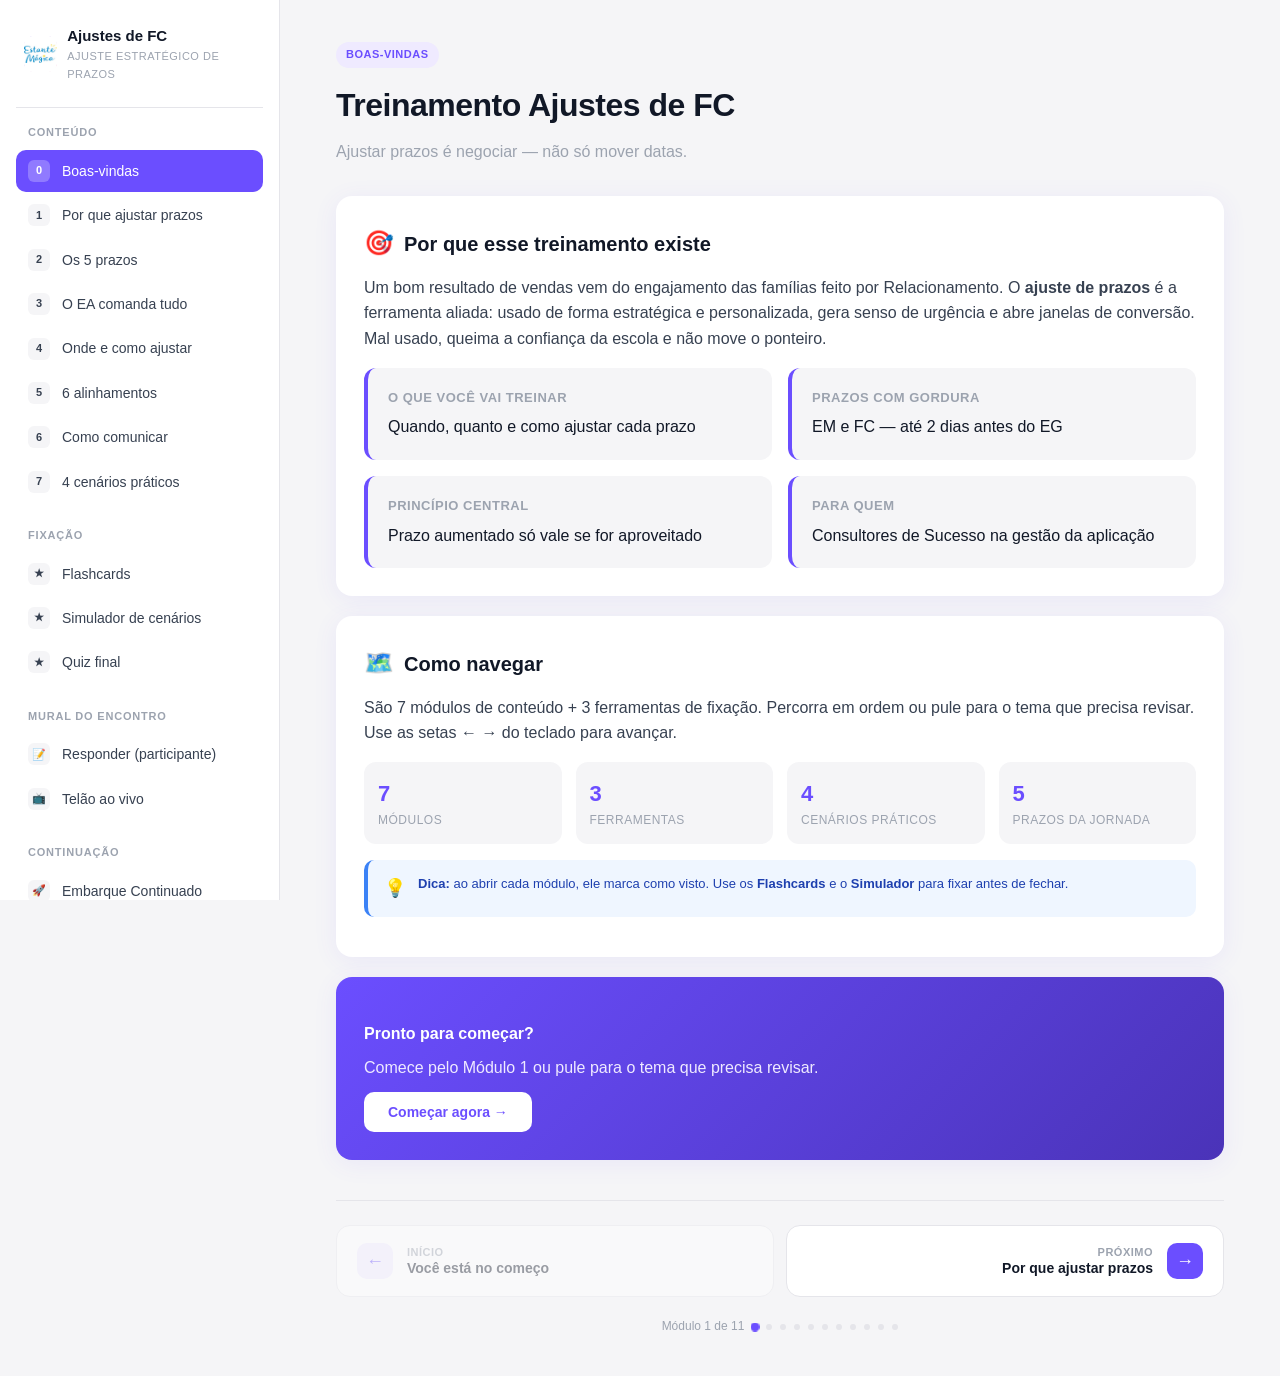
==== commit e5ee06bc: "Add plataforma Embarque Continuado (Bloco 0 + Bloco 1 + Arena) - Bloco 0 (autoconhecimento): teste d" ====
--- a/index.html
+++ b/index.html
@@ -383,6 +383,10 @@
       <div class="nav-title">Mural do encontro</div>
       <a class="nav-item" href="participante.html"><span class="num">📝</span> Responder (participante)</a>
       <a class="nav-item" href="telao.html"><span class="num">📺</span> Telão ao vivo</a>
+      </div>
+      <div class="nav-section">
+      <div class="nav-title">Continuação</div>
+      <a class="nav-item" href="embarque-continuado/index.html"><span class="num">🚀</span> Embarque Continuado</a>
       </div>
     </nav>
     <div class="progress-mini">
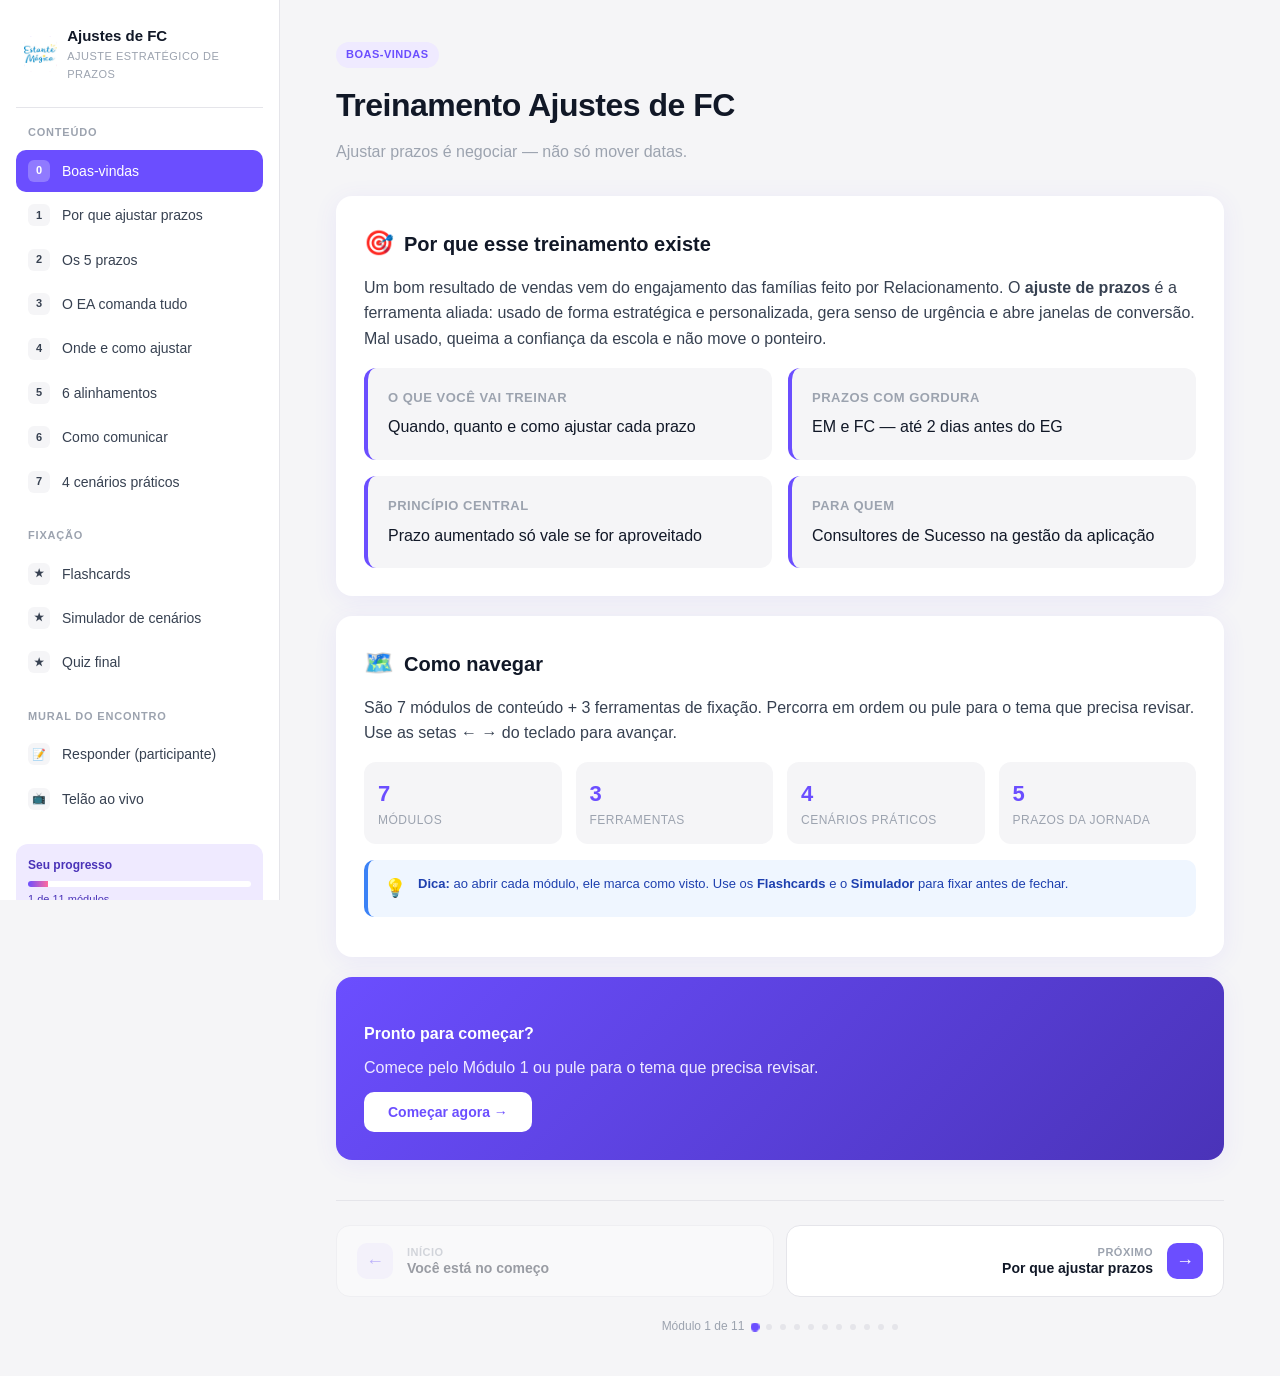
==== commit 22f35be5: "Remove pasta embarque-continuado do treinamento-FC A plataforma Embarque Continuado migrou para o re" ====
--- a/index.html
+++ b/index.html
@@ -383,10 +383,6 @@
       <div class="nav-title">Mural do encontro</div>
       <a class="nav-item" href="participante.html"><span class="num">📝</span> Responder (participante)</a>
       <a class="nav-item" href="telao.html"><span class="num">📺</span> Telão ao vivo</a>
-      </div>
-      <div class="nav-section">
-      <div class="nav-title">Continuação</div>
-      <a class="nav-item" href="embarque-continuado/index.html"><span class="num">🚀</span> Embarque Continuado</a>
       </div>
     </nav>
     <div class="progress-mini">
